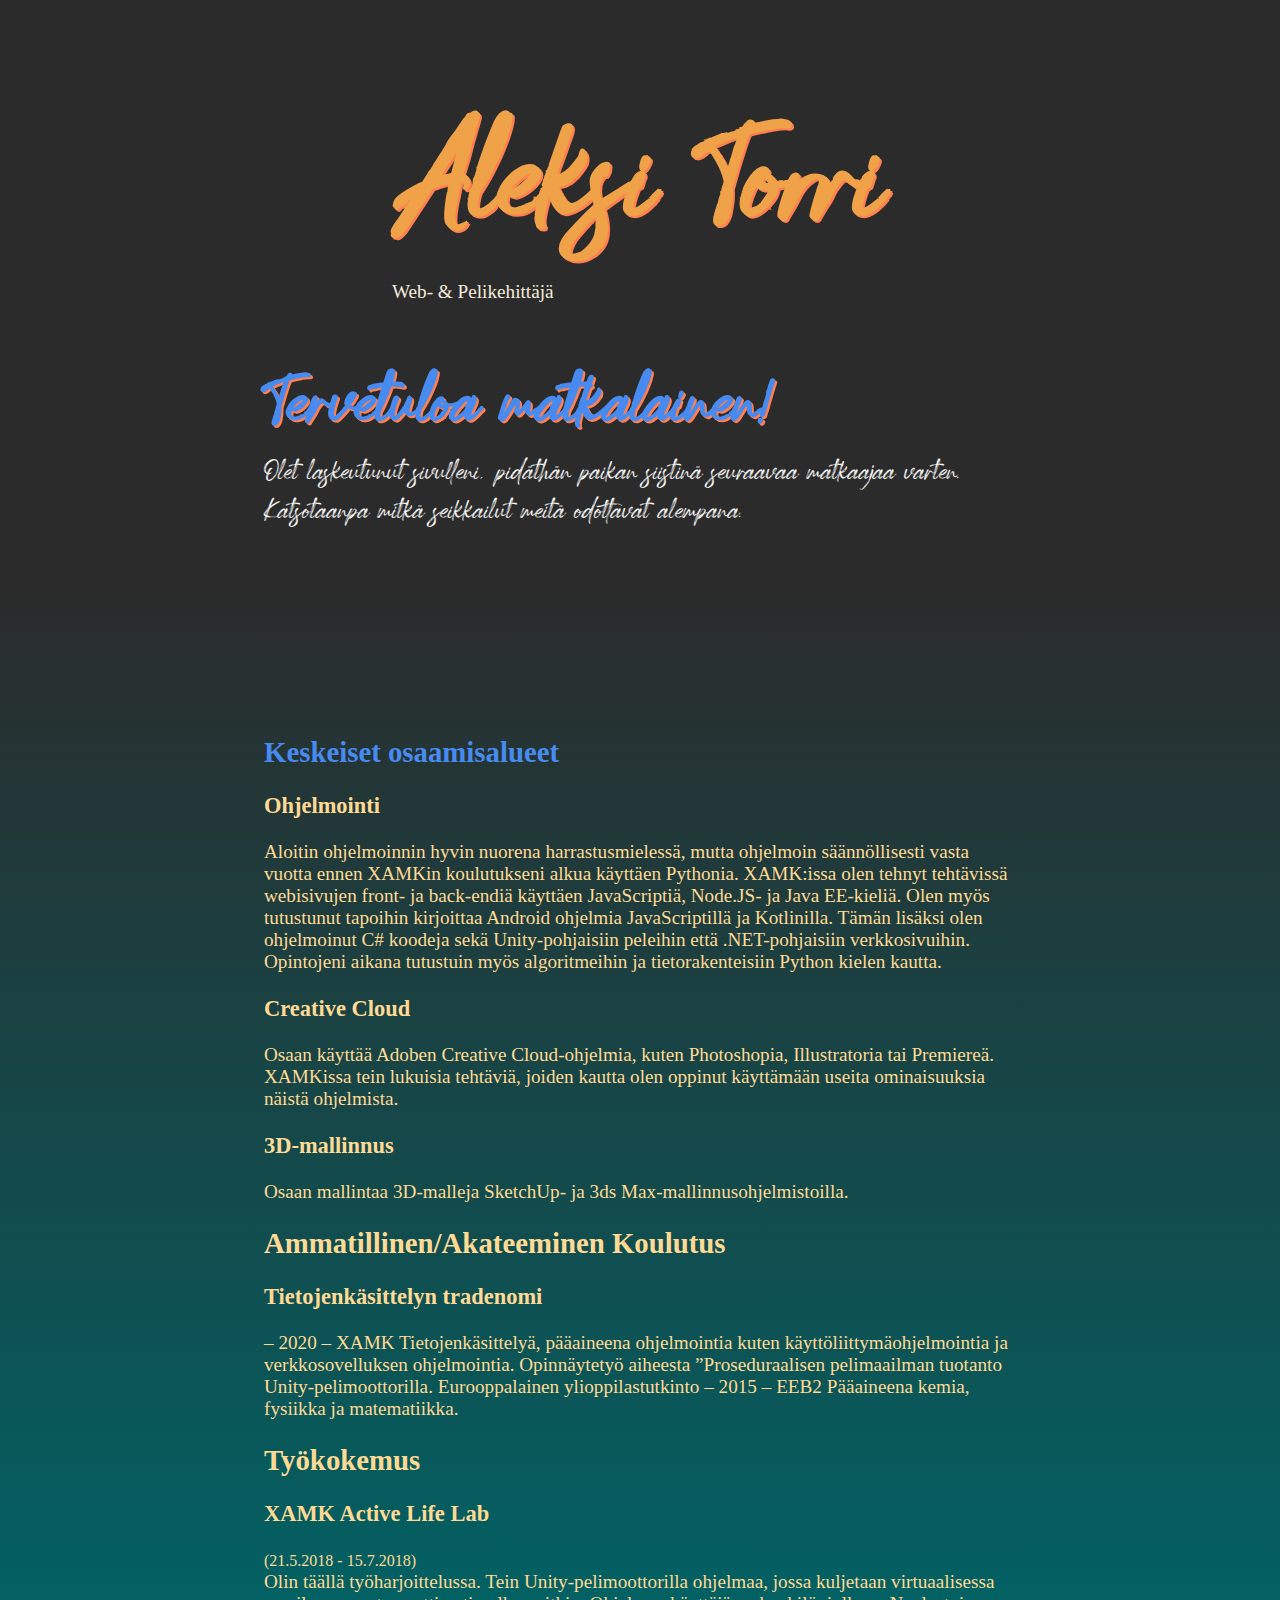
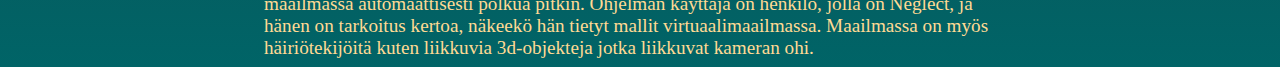
==== CV.html @ cc76edbf "Merge pull request #1 from alkesi/dark" ====
<!DOCTYPE html>
<html lang="en">
<head>
  <meta http-equiv="Content-Type" content="text/html; charset=UTF-8"/>
  <meta name="viewport" content="width=device-width, initial-scale=1, maximum-scale=1.0"/>
  <title>Starter Template - Materialize</title>
  <link href="CV.css" type="text/css" rel="stylesheet" media="screen,projection"/>
</head>
<body>
  <div class="container">
  <h1>Aleksi Torri</h1>
  <div class="subtext">Web- & Pelikehittäjä</div>


    <div class="welcome">
      <h2 class="welcome-header">Tervetuloa matkalainen!</h2>
      <div class="text">Olet laskeutunut sivulleni, pidäthän paikan siistinä seuraavaa matkaajaa varten. Katsotaanpa mitkä seikkailut meitä odottavat alempana.</div>
    </div>

  <h2 class="section-header">Keskeiset osaamisalueet</h2>
  <div>
    <h3>Ohjelmointi</h3>
    Aloitin ohjelmoinnin hyvin nuorena harrastusmielessä, mutta ohjelmoin säännöllisesti vasta vuotta ennen XAMKin koulutukseni alkua käyttäen Pythonia. XAMK:issa olen tehnyt tehtävissä webisivujen front- ja back-endiä käyttäen JavaScriptiä, Node.JS- ja Java EE-kieliä. Olen myös tutustunut tapoihin kirjoittaa Android ohjelmia JavaScriptillä ja Kotlinilla. Tämän lisäksi olen ohjelmoinut C# koodeja sekä Unity-pohjaisiin peleihin että .NET-pohjaisiin verkkosivuihin. Opintojeni aikana tutustuin myös algoritmeihin ja tietorakenteisiin Python kielen kautta.
    <h3>Creative Cloud</h3>
    Osaan käyttää Adoben Creative Cloud-ohjelmia, kuten Photoshopia, Illustratoria tai Premiereä. XAMKissa tein lukuisia tehtäviä, joiden kautta olen oppinut käyttämään useita ominaisuuksia näistä ohjelmista.
    <h3>3D-mallinnus</h3>
    Osaan mallintaa 3D-malleja SketchUp- ja 3ds Max-mallinnusohjelmistoilla.
    <h2>Ammatillinen/Akateeminen Koulutus</h2>
    <h3>Tietojenkäsittelyn tradenomi</h3> – 2020 – XAMK
    Tietojenkäsittelyä, pääaineena ohjelmointia kuten käyttöliittymäohjelmointia ja verkkosovelluksen ohjelmointia.
    Opinnäytetyö aiheesta ”Proseduraalisen pelimaailman tuotanto Unity-pelimoottorilla.
    Eurooppalainen ylioppilastutkinto – 2015 – EEB2
    Pääaineena kemia, fysiikka ja matematiikka.
    <h2>Työkokemus</h2>
    <h3>XAMK Active Life Lab</h3>
    <small>(21.5.2018 - 15.7.2018)</small>
    <div>Olin täällä työharjoittelussa. Tein Unity-pelimoottorilla ohjelmaa, jossa kuljetaan virtuaalisessa maailmassa automaattisesti polkua pitkin. Ohjelman käyttäjä on henkilö, jolla on Neglect, ja hänen on tarkoitus kertoa, näkeekö hän tietyt mallit virtuaalimaailmassa. Maailmassa on myös häiriötekijöitä kuten liikkuvia 3d-objekteja jotka liikkuvat kameran ohi.</div>
      </div>
  </div>
  
</body>
</html>
---- CV.css ----
@font-face {
    font-family: Spartwell;
    src: url('Spartwell.otf');
}

@font-face {
    font-family: 'NotoSans';
    src: url('NotoSansJP-Light.otf');
}

@font-face {
    font-family: LinLibertine;
    src: url('LinLibertine_R.ttf');
}

body {
    background-color: rgb(43, 43, 43);
    background: linear-gradient(#2b2b2b 35%, #006467 100%);
    min-height: 100vh;
    color: rgb(255, 218, 148);
    font-size: larger;
}

h1 {
    font-family: 'Spartwell';
    font-size: 10vw;
    text-align: center;
    color: #f0a248;
    text-shadow: 2px 2px coral;
    margin-bottom: 0px;
}

h2.section {
    font-family: 'NotoSans';
    font-size: 3vw;
    text-align: center;
    color: #48c9f0;
}

img {
    filter: blur(8px);
}

.headerDividerR {
    border-left:1px solid #ffffff; 
    border-right:1px solid #ffffff; 
    height:100vh;
    position:absolute;
    right:300px;
    top:0px; 
}

.headerDividerL {
    border-left:1px solid #ffffff; 
    border-right:1px solid #ffffff; 
    height:100vh;
    position:absolute;
    left:300px;
    top:0px; 
}

.container {
    margin-left: 20vw;
    margin-right: 20vw;
}

.subtext {
    color: rgb(245, 236, 219);
    text-align: justify;
    margin-left: 10vw;
    font-size: 1.5vw;
}

.welcome {
    font-family: 'Spartwell';

}
.welcome-header {
    color: #488bf0;
    text-shadow: 2px 2px coral;
    text-align: left;
    font-size: 5vw;
    margin-bottom: 0px;
}

.text {
    font-size: 2vw;
    color: whitesmoke;
    margin-bottom: 205px;
}

.section-header{
    color: #488bf0;
    font-family: 'NotoSans';
}

/*
.card {
    float: left;
    max-width: 200px;
    background: rgb(223, 223, 223);
    border: 5px black;
    border-radius: 20px;
    box-shadow: 5px 5px 10px 10px black;
    padding: 10px;
}*/

@media only screen and (max-width: 600px) {
    .container {
        margin: 0px;
    }
    h1 {
        font-size: 20vw;
    }

    .subtext {
        font-size: 5vw;
    }

}
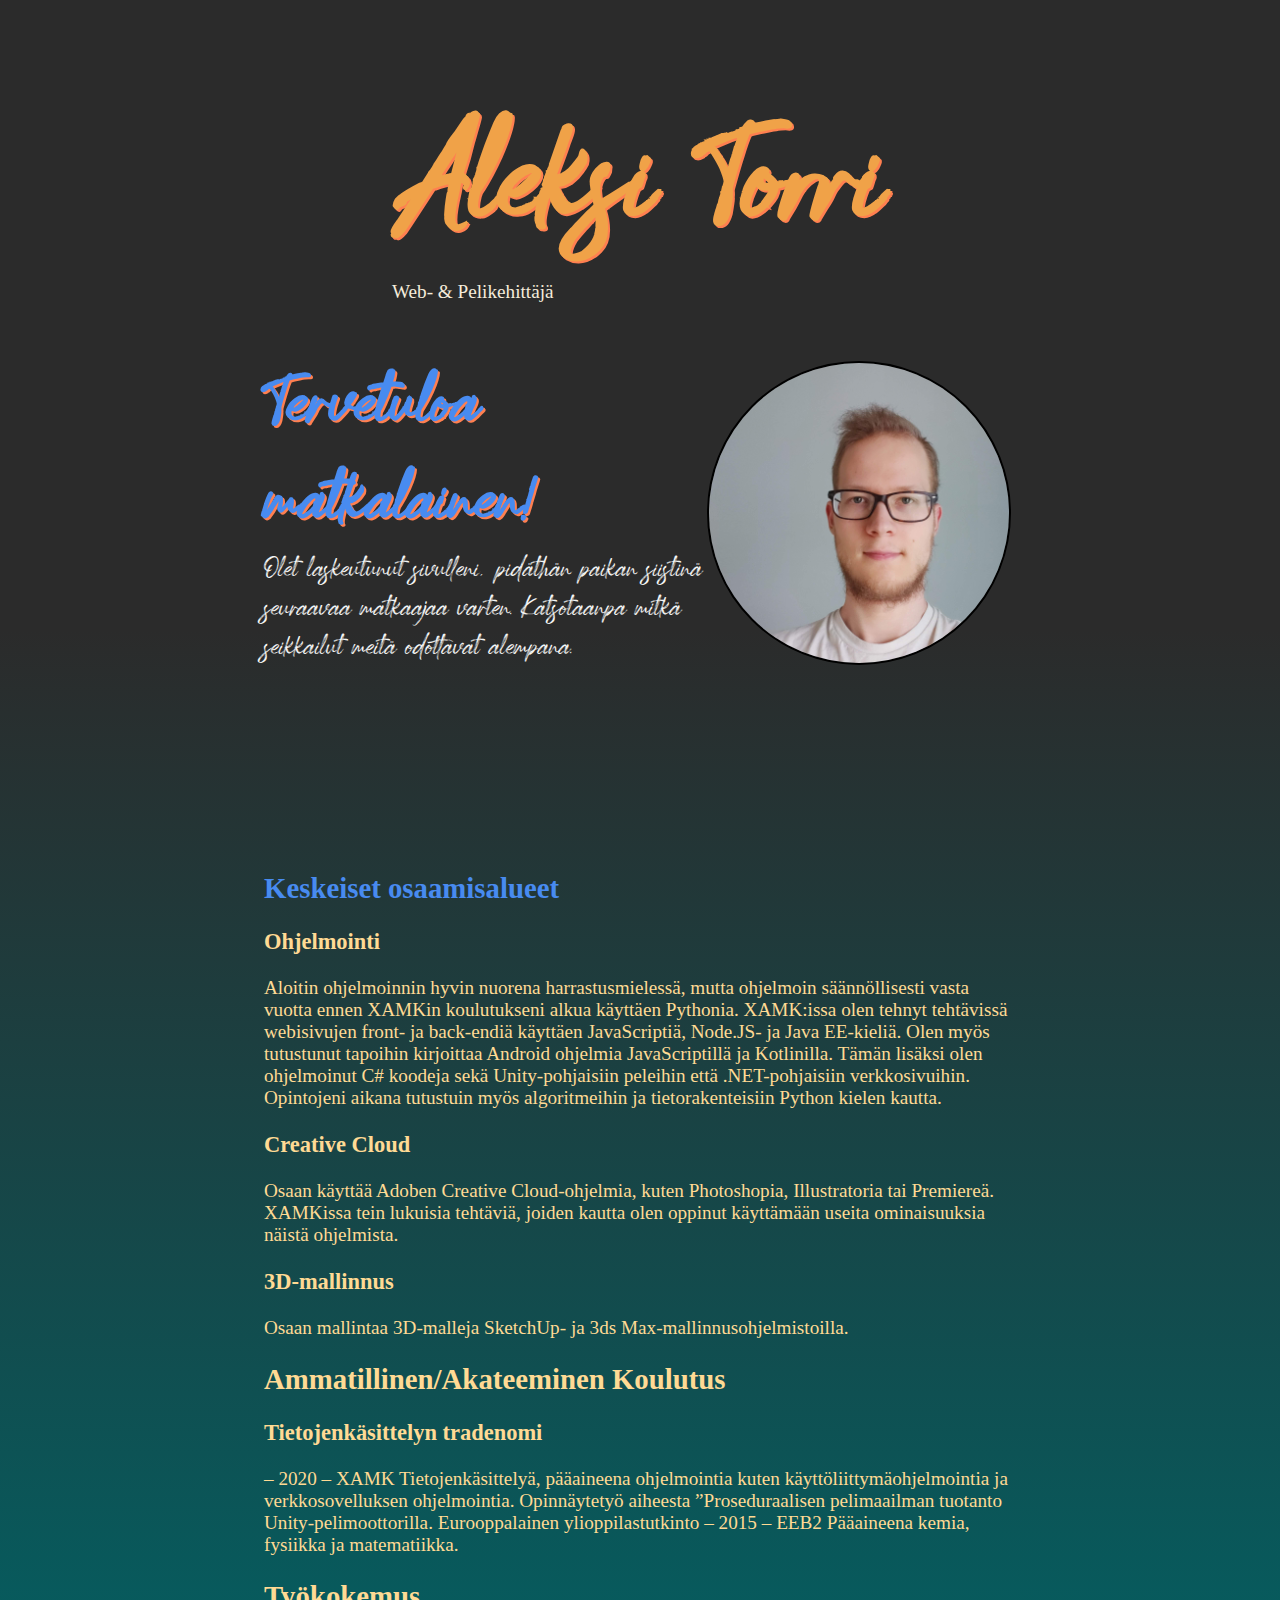
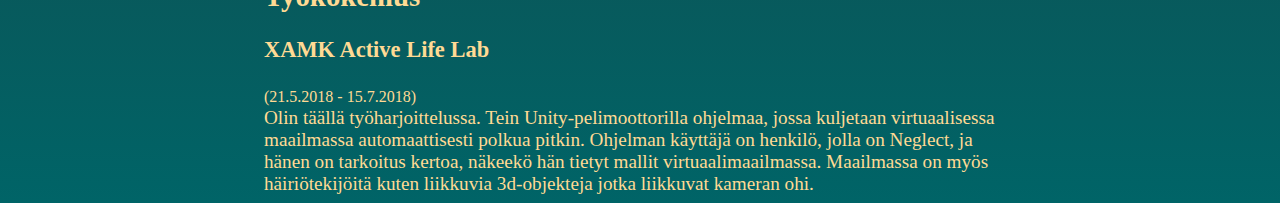
==== commit d571c20a: "added picture" ====
--- a/CV.html
+++ b/CV.html
@@ -3,7 +3,7 @@
 <head>
   <meta http-equiv="Content-Type" content="text/html; charset=UTF-8"/>
   <meta name="viewport" content="width=device-width, initial-scale=1, maximum-scale=1.0"/>
-  <title>Starter Template - Materialize</title>
+  <title>Aleksi Torri</title>
   <link href="CV.css" type="text/css" rel="stylesheet" media="screen,projection"/>
 </head>
 <body>
@@ -13,6 +13,7 @@
 
 
     <div class="welcome">
+      <img src="oma.jpg" alt="">
       <h2 class="welcome-header">Tervetuloa matkalainen!</h2>
       <div class="text">Olet laskeutunut sivulleni, pidäthän paikan siistinä seuraavaa matkaajaa varten. Katsotaanpa mitkä seikkailut meitä odottavat alempana.</div>
     </div>
--- a/CV.css
+++ b/CV.css
@@ -13,12 +13,30 @@
     src: url('LinLibertine_R.ttf');
 }
 
+@keyframes test {
+    0% { width: 0px; margin: 105px;}
+    90% { width: 310px; margin: 0px;}
+    100% {width: 300px; margin: 5px;}
+}
+
 body {
     background-color: rgb(43, 43, 43);
     background: linear-gradient(#2b2b2b 35%, #006467 100%);
     min-height: 100vh;
     color: rgb(255, 218, 148);
     font-size: larger;
+    
+}
+
+img {
+    width: 300px;
+    float: right;
+    border-radius: 50%;
+    border: 2px solid black;
+    animation-name: test;
+    animation-duration: 1s;
+    animation-timing-function: ease-in-out;
+    margin: 5px;
 }
 
 h1 {
@@ -37,9 +55,6 @@
     color: #48c9f0;
 }
 
-img {
-    filter: blur(8px);
-}
 
 .headerDividerR {
     border-left:1px solid #ffffff; 
@@ -117,4 +132,28 @@
         font-size: 5vw;
     }
 
+    .welcome-header {
+        font-size: larger;
+    }
+
+    .text {
+        font-size: larger;
+    }
+
+    @keyframes test {
+        0% { width: 0px; margin: 55px;}
+        90% { width: 60px; margin: 0px;}
+        100% {width: 50px; margin: 5px;}
+    }
+
+    img {
+        width: 90vw;
+        border-radius: 50%;
+        border: 2px solid black;
+        animation-name: test;
+        animation-duration: 1s;
+        animation-timing-function: ease-in-out;
+        margin: 5px;
+    }
+
 }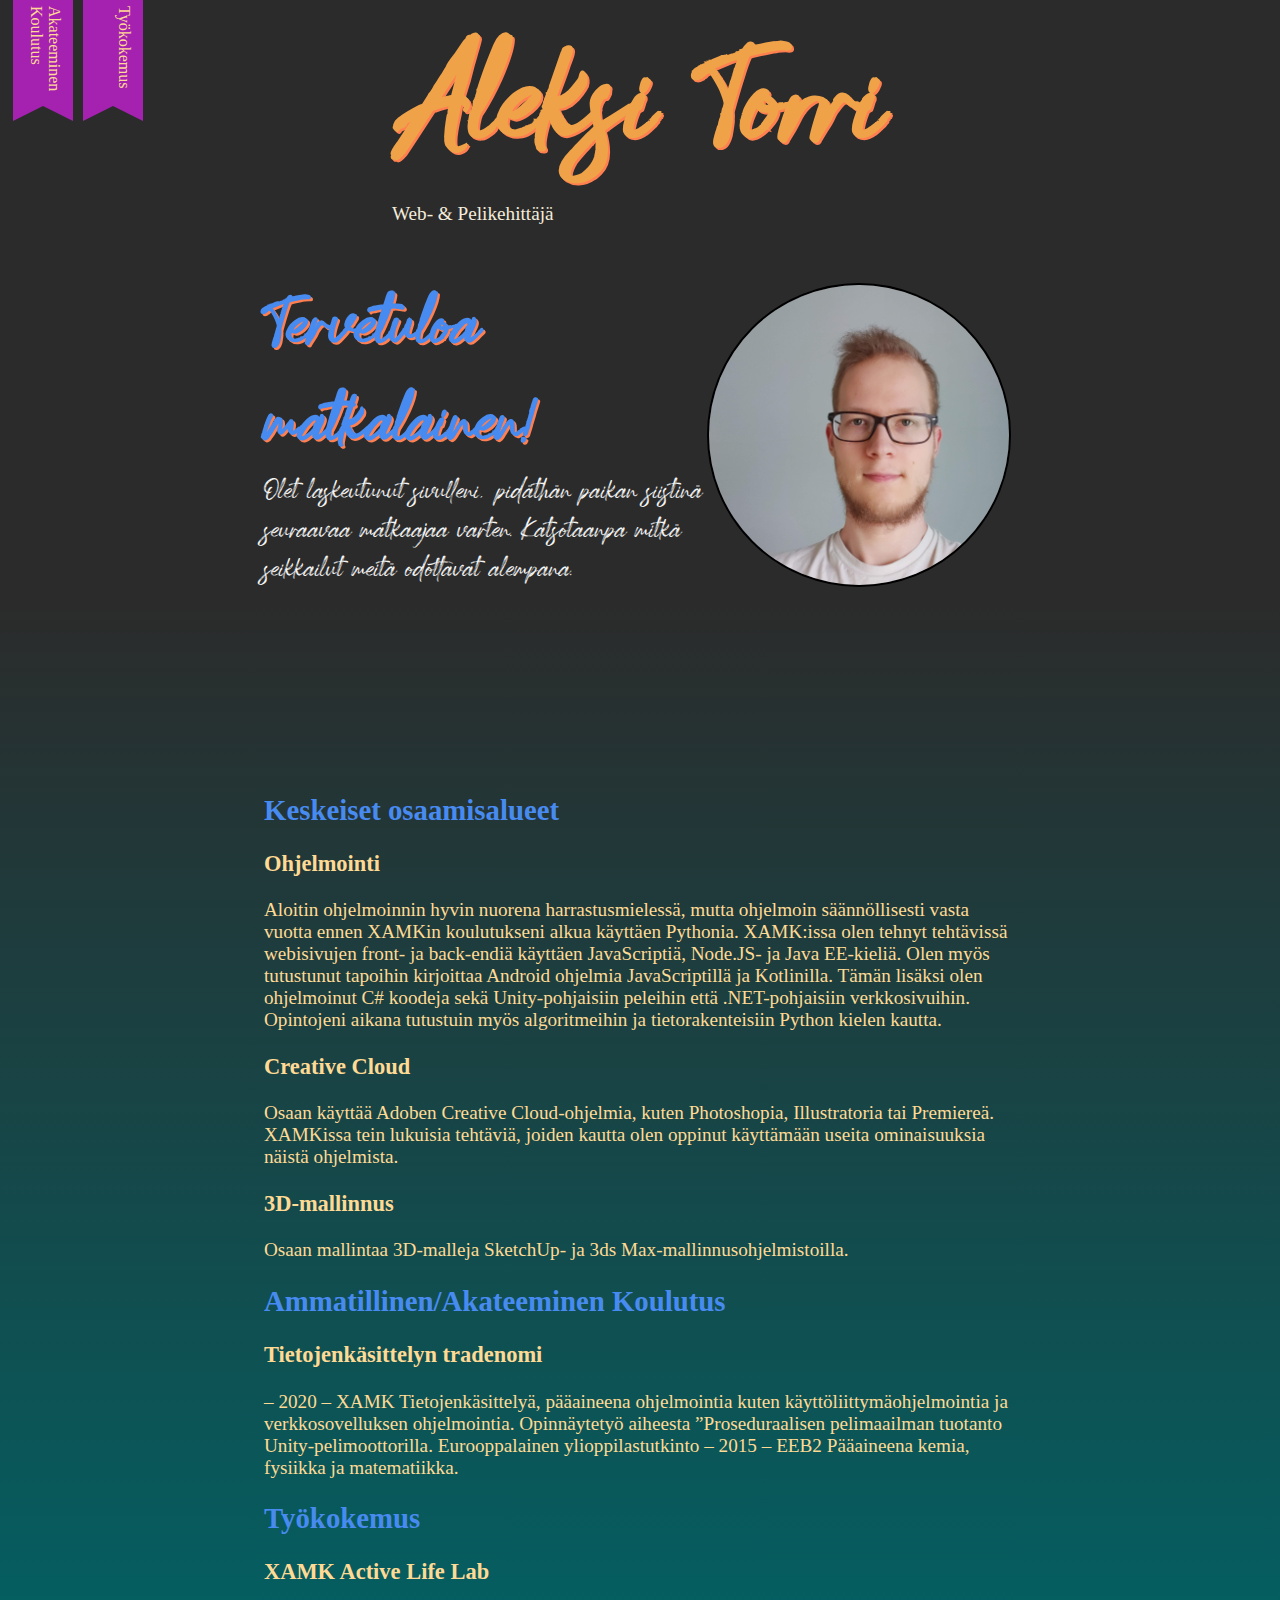
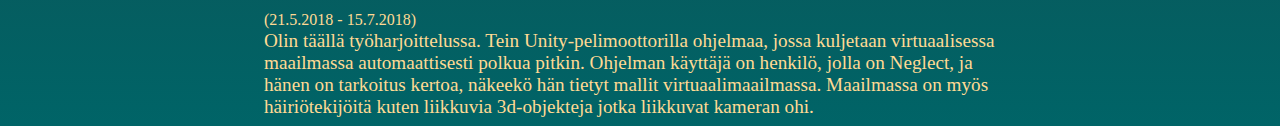
==== commit e5d0042d: "added bookmarks" ====
--- a/CV.html
+++ b/CV.html
@@ -7,13 +7,23 @@
   <link href="CV.css" type="text/css" rel="stylesheet" media="screen,projection"/>
 </head>
 <body>
+  <div class="nav">
+    <a href="#edu" class="bookmark">
+      <div class="bookmark-text">Akateeminen Koulutus</div>
+    </a>
+
+    <a href="#work" class="bookmark">
+      <div class="bookmark-text">Työkokemus</div>
+    </a>
+    
+  </div>
   <div class="container">
   <h1>Aleksi Torri</h1>
   <div class="subtext">Web- & Pelikehittäjä</div>
 
 
     <div class="welcome">
-      <img src="oma.jpg" alt="">
+      <img src="oma.jpg" alt="" class="profile">
       <h2 class="welcome-header">Tervetuloa matkalainen!</h2>
       <div class="text">Olet laskeutunut sivulleni, pidäthän paikan siistinä seuraavaa matkaajaa varten. Katsotaanpa mitkä seikkailut meitä odottavat alempana.</div>
     </div>
@@ -26,13 +36,13 @@
     Osaan käyttää Adoben Creative Cloud-ohjelmia, kuten Photoshopia, Illustratoria tai Premiereä. XAMKissa tein lukuisia tehtäviä, joiden kautta olen oppinut käyttämään useita ominaisuuksia näistä ohjelmista.
     <h3>3D-mallinnus</h3>
     Osaan mallintaa 3D-malleja SketchUp- ja 3ds Max-mallinnusohjelmistoilla.
-    <h2>Ammatillinen/Akateeminen Koulutus</h2>
+    <h2 class="section-header" id="edu">Ammatillinen/Akateeminen Koulutus</h2>
     <h3>Tietojenkäsittelyn tradenomi</h3> – 2020 – XAMK
     Tietojenkäsittelyä, pääaineena ohjelmointia kuten käyttöliittymäohjelmointia ja verkkosovelluksen ohjelmointia.
     Opinnäytetyö aiheesta ”Proseduraalisen pelimaailman tuotanto Unity-pelimoottorilla.
     Eurooppalainen ylioppilastutkinto – 2015 – EEB2
     Pääaineena kemia, fysiikka ja matematiikka.
-    <h2>Työkokemus</h2>
+    <h2 class="section-header" id="work">Työkokemus</h2>
     <h3>XAMK Active Life Lab</h3>
     <small>(21.5.2018 - 15.7.2018)</small>
     <div>Olin täällä työharjoittelussa. Tein Unity-pelimoottorilla ohjelmaa, jossa kuljetaan virtuaalisessa maailmassa automaattisesti polkua pitkin. Ohjelman käyttäjä on henkilö, jolla on Neglect, ja hänen on tarkoitus kertoa, näkeekö hän tietyt mallit virtuaalimaailmassa. Maailmassa on myös häiriötekijöitä kuten liikkuvia 3d-objekteja jotka liikkuvat kameran ohi.</div>
--- a/CV.css
+++ b/CV.css
@@ -25,10 +25,9 @@
     min-height: 100vh;
     color: rgb(255, 218, 148);
     font-size: larger;
-    
 }
 
-img {
+.profile {
     width: 300px;
     float: right;
     border-radius: 50%;
@@ -46,6 +45,7 @@
     color: #f0a248;
     text-shadow: 2px 2px coral;
     margin-bottom: 0px;
+    margin-top: 0px;
 }
 
 h2.section {
@@ -109,6 +109,39 @@
     font-family: 'NotoSans';
 }
 
+.nav {
+    
+}
+
+.bookmark {
+    float: left;
+    position: relative;
+    margin: 5px;
+    margin-top: 0px;
+    top: -12px;
+    width: 0px;
+    height: 80px;
+    border: solid 30px rgb(165, 34, 177);
+    border-bottom: solid 15px transparent;
+    transition: height 0.5s;
+}
+
+.bookmark:hover {
+    height: 100px;
+}
+
+.bookmark-text {
+    position: absolute;
+    left: -50px;
+    top: 10px;
+    transform: rotate(90deg);
+    font-size: medium;
+    width: 100px;
+    height: 40px;
+    text-decoration: none;
+    color: rgb(255, 218, 148);
+}
+
 /*
 .card {
     float: left;
